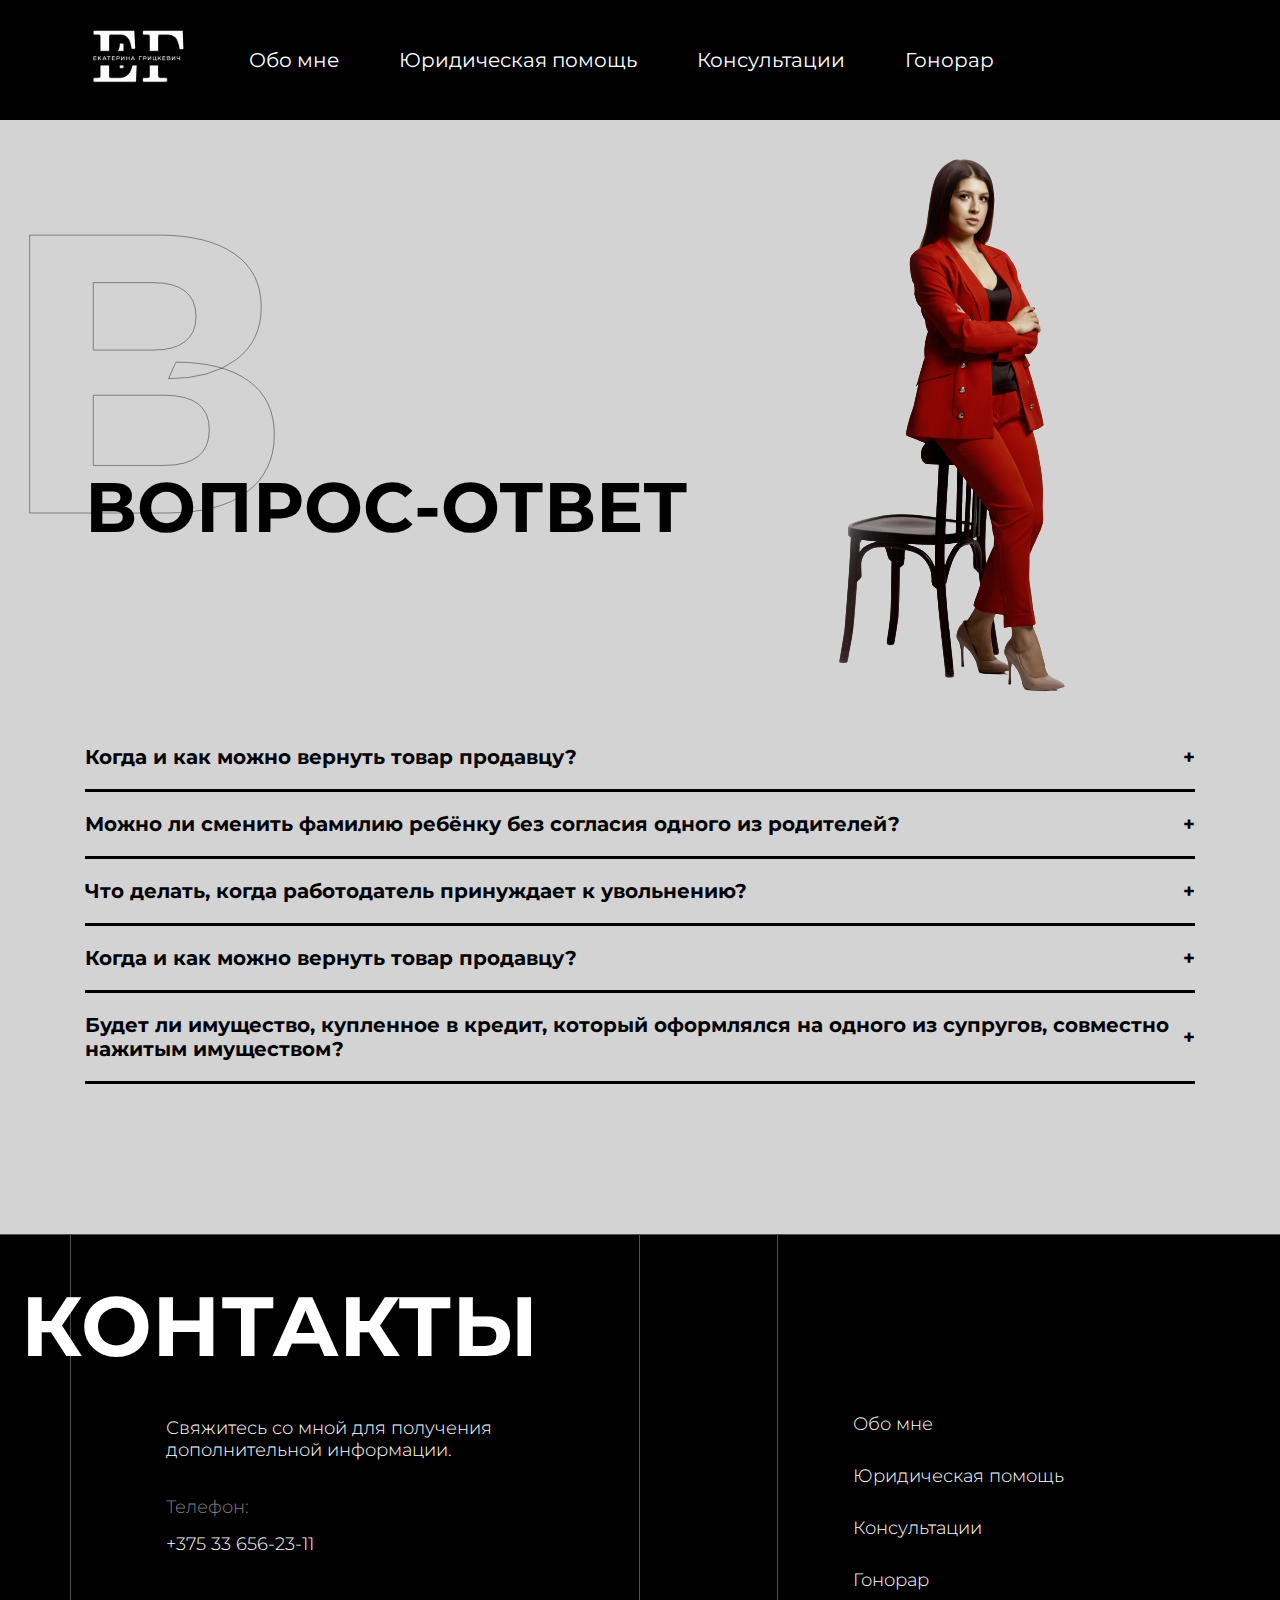
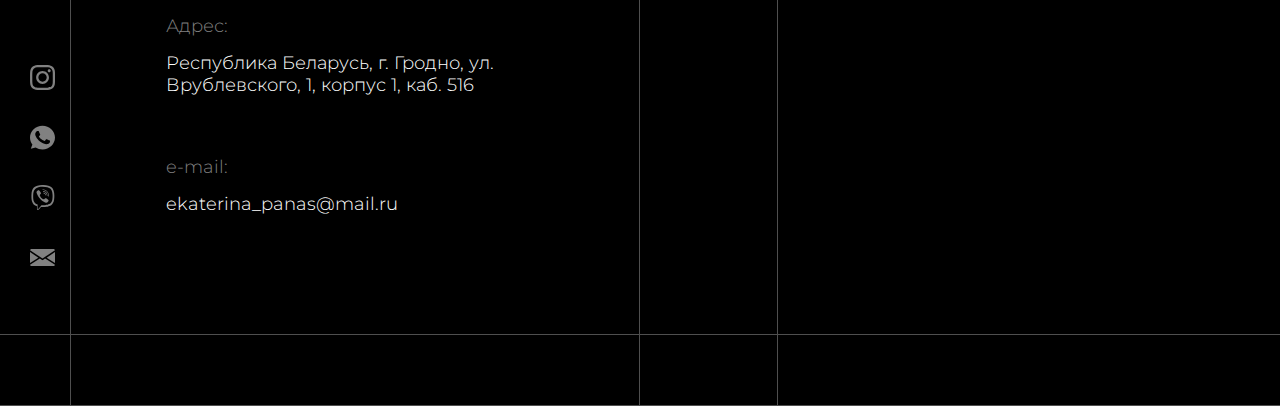
==== faq.html @ da3e3535 "Added page FAQ" ====
<!DOCTYPE html>
<html lang="ru">
<head>
    <meta charset="UTF-8">
    <meta http-equiv="X-UA-Compatible" content="IE=edge">
    <meta name="viewport" content="width=device-width, initial-scale=1.0">
    <link rel="icon" href="favicon.ico" type="image/x-icon">
    <link rel="stylesheet" href="css/style.css">
    <title>Вопрос-ответ</title>
</head>
<body>
    <header class="header">
        <div class="wrapper">
            <div class="header__box">
                <div class="logo">
                    <a href="/">
                        <img class="logo__img" src="img/logo.svg" alt="На Главную">
                    </a>
                </div>
                <nav class="menu">
                    <a href="#" class="menu__btn">
                        <span class="menu__btn-element"></span>
                    </a>
                    <ul class="menu__list">
                        <a href="#" class="menu__btn menu__btn_close">
                            <span class="menu__btn-element menu__btn-element_close"></span>
                        </a>
                        <li class="menu__list-item">
                            <a class="menu__list-item-link" href="#">Обо мне</a>
                        </li>
                        <li class="menu__list-item">
                            <a class="menu__list-item-link" href="#">Юридическая помощь</a>
                        </li>
                        <li class="menu__list-item">
                            <a class="menu__list-item-link" href="#">Консультации</a>
                        </li>
                        <li class="menu__list-item menu__list-item_last">
                            <a class="menu__list-item-link" href="#">Гонорар</a>
                        </li>
                    </ul>
                </nav>
            </div>
        </div>
    </header>
    <section class="faq">
        <div class="wrapper">
            <div class="faq__row">
                <div class="faq__row__title">
                    <div class="faq__row__letters">В</div>
                    <h1>Вопрос-ответ</h1>
                </div>
                <div class="faq__row__img">
                    <img src="img/faq-img.png" alt="Вопрос-ответ">
                </div>
            </div>
            <div class="faq__tabs">
                <div class="faq__tabs__items">
                    <div class="faq__tabs__title" id="faq1">
                        <h2 id="faq1">Когда и как можно вернуть товар продавцу?</h2>
                        <aside class="1faq1" id="faq1">+</aside>
                    </div>
                    <div class="faq__tabs__content" id="1faq1">
                        <p>Sed ut perspiciatis unde omnis iste natus error sit voluptatem accusantium doloremque laudantium, totam rem aperiam, eaque ipsa quae ab illo inventore veritatis et quasi architecto beatae vitae dicta sunt explicabo. Nemo enim ipsam voluptatem quia voluptas sit aspernatur aut odit aut fugit, sed quia consequuntur magni dolores eos qui ratione voluptatem sequi nesciunt. Neque porro quisquam est, qui dolorem ipsum quia dolor sit amet, consectetur, adipisci velit, sed quia non numquam eius modi tempora incidunt ut labore et dolore magnam aliquam quaerat voluptatem. Ut enim ad minima veniam, quis nostrum exercitationem ullam corporis suscipit laboriosam, nisi ut aliquid ex ea commodi consequatur? Quis autem vel eum iure reprehenderit qui in ea voluptate velit esse quam nihil molestiae consequatur, vel illum qui dolorem eum fugiat quo voluptas nulla pariatur?</p>
                    </div>
                </div>
                <div class="faq__tabs__items">
                    <div class="faq__tabs__title" id="faq2">
                        <h2 id="faq2">Можно ли сменить фамилию ребёнку без согласия одного из родителей?</h2>
                        <aside class="1faq2" id="faq2">+</aside>
                    </div>
                    <div class="faq__tabs__content" id="1faq2">
                        <p>Sed ut perspiciatis unde omnis iste natus error sit voluptatem accusantium doloremque laudantium, totam rem aperiam, eaque ipsa quae ab illo inventore veritatis et quasi architecto beatae vitae dicta sunt explicabo. Nemo enim ipsam voluptatem quia voluptas sit aspernatur aut odit aut fugit, sed quia consequuntur magni dolores eos qui ratione voluptatem sequi nesciunt. Neque porro quisquam est, qui dolorem ipsum quia dolor sit amet, consectetur, adipisci velit, sed quia non numquam eius modi tempora incidunt ut labore et dolore magnam aliquam quaerat voluptatem. Ut enim ad minima veniam, quis nostrum exercitationem ullam corporis suscipit laboriosam, nisi ut aliquid ex ea commodi consequatur? Quis autem vel eum iure reprehenderit qui in ea voluptate velit esse quam nihil molestiae consequatur, vel illum qui dolorem eum fugiat quo voluptas nulla pariatur?</p>
                    </div>
                </div>
                <div class="faq__tabs__items">
                    <div class="faq__tabs__title" id="faq3">
                        <h2 id="faq3">Что делать, когда работодатель принуждает к увольнению?</h2>
                        <aside class="1faq3" id="faq3">+</aside>
                    </div>
                    <div class="faq__tabs__content" id="1faq3">
                        <p>Sed ut perspiciatis unde omnis iste natus error sit voluptatem accusantium doloremque laudantium, totam rem aperiam, eaque ipsa quae ab illo inventore veritatis et quasi architecto beatae vitae dicta sunt explicabo. Nemo enim ipsam voluptatem quia voluptas sit aspernatur aut odit aut fugit, sed quia consequuntur magni dolores eos qui ratione voluptatem sequi nesciunt. Neque porro quisquam est, qui dolorem ipsum quia dolor sit amet, consectetur, adipisci velit, sed quia non numquam eius modi tempora incidunt ut labore et dolore magnam aliquam quaerat voluptatem. Ut enim ad minima veniam, quis nostrum exercitationem ullam corporis suscipit laboriosam, nisi ut aliquid ex ea commodi consequatur? Quis autem vel eum iure reprehenderit qui in ea voluptate velit esse quam nihil molestiae consequatur, vel illum qui dolorem eum fugiat quo voluptas nulla pariatur?</p>
                    </div>
                </div>
                <div class="faq__tabs__items">
                    <div class="faq__tabs__title" id="faq4">
                        <h2 id="faq4">Когда и как можно вернуть товар продавцу?</h2>
                        <aside class="1faq4" id="faq4">+</aside>
                    </div>
                    <div class="faq__tabs__content" id="1faq4">
                        <p>Sed ut perspiciatis unde omnis iste natus error sit voluptatem accusantium doloremque laudantium, totam rem aperiam, eaque ipsa quae ab illo inventore veritatis et quasi architecto beatae vitae dicta sunt explicabo. Nemo enim ipsam voluptatem quia voluptas sit aspernatur aut odit aut fugit, sed quia consequuntur magni dolores eos qui ratione voluptatem sequi nesciunt. Neque porro quisquam est, qui dolorem ipsum quia dolor sit amet, consectetur, adipisci velit, sed quia non numquam eius modi tempora incidunt ut labore et dolore magnam aliquam quaerat voluptatem. Ut enim ad minima veniam, quis nostrum exercitationem ullam corporis suscipit laboriosam, nisi ut aliquid ex ea commodi consequatur? Quis autem vel eum iure reprehenderit qui in ea voluptate velit esse quam nihil molestiae consequatur, vel illum qui dolorem eum fugiat quo voluptas nulla pariatur?</p>
                    </div>
                </div>
                <div class="faq__tabs__items">
                    <div class="faq__tabs__title" id="faq5">
                        <h2 id="faq5">Будет ли имущество, купленное в кредит, который оформлялся на одного из супругов, совместно нажитым имуществом?</h2>
                        <aside class="1faq5" id="faq5">+</aside>
                    </div>
                    <div class="faq__tabs__content" id="1faq5">
                        <p>Sed ut perspiciatis unde omnis iste natus error sit voluptatem accusantium doloremque laudantium, totam rem aperiam, eaque ipsa quae ab illo inventore veritatis et quasi architecto beatae vitae dicta sunt explicabo. Nemo enim ipsam voluptatem quia voluptas sit aspernatur aut odit aut fugit, sed quia consequuntur magni dolores eos qui ratione voluptatem sequi nesciunt. Neque porro quisquam est, qui dolorem ipsum quia dolor sit amet, consectetur, adipisci velit, sed quia non numquam eius modi tempora incidunt ut labore et dolore magnam aliquam quaerat voluptatem. Ut enim ad minima veniam, quis nostrum exercitationem ullam corporis suscipit laboriosam, nisi ut aliquid ex ea commodi consequatur? Quis autem vel eum iure reprehenderit qui in ea voluptate velit esse quam nihil molestiae consequatur, vel illum qui dolorem eum fugiat quo voluptas nulla pariatur?</p>
                    </div>
                </div>
            </div>
        </div>
    </section>
    <footer class="footer">
        <div class="wrapper">
            <div class="footer__box">
                <div class="footer__box-desc">
                    <h2 class="footer__title">КОНТАКТЫ</h2>
                    <div class="footer__box-list">
                        <p class="footer__box-subtitle">Свяжитесь со мной для получения дополнительной информации.</p>
                        <p class="footer__box-title">Телефон:</p>
                        <a class="footer__box-phone" href="tel:+375336562311">+375 33 656-23-11</a>
                        <p class="footer__box-title">Адрес:</p>
                        <p class="footer__box-address">Республика Беларусь, г. Гродно, ул. Врублевского, 1, корпус 1, каб. 516</p>
                        <p class="footer__box-title">e-mail:</p>
                        <a class="footer__box-email" href="mail:ekaterina_panas@mail.ru">ekaterina_panas@mail.ru</a>
                    </div>
                </div>
                <div class="footer__box-menu">
                   <ul class="footer__menu">
                       <li class="footer__menu-item">
                           <a class="footer__menu-item-link" href="#">Обо мне</a>
                       </li>
                       <li class="footer__menu-item">
                           <a class="footer__menu-item-link" href="#">Юридическая помощь</a>
                       </li>
                       <li class="footer__menu-item">
                           <a class="footer__menu-item-link" href="#">Консультации</a>
                       </li>
                       <li class="footer__menu-item">
                           <a class="footer__menu-item-link" href="#">Гонорар</a>
                       </li>
                   </ul>
                </div>
            </div>
            <div class="footer__icons">
                <a href="#" class="footer__icons-link">
                    <svg class="footer__icons-link-ico" xmlns="http://www.w3.org/2000/svg" viewBox="0 0 20 20">
                        <path d="M19.9804 5.88005C19.9336 4.81738 19.7617 4.0868 19.5156 3.45374C19.2616 2.78176 18.8709 2.18014 18.359 1.68002C17.8589 1.1721 17.2533 0.777435 16.5891 0.527447C15.9524 0.281274 15.2256 0.109427 14.163 0.0625732C13.0924 0.0117516 12.7525 0 10.0371 0C7.32173 0 6.98185 0.0117516 5.91521 0.0586052C4.85253 0.105459 4.12195 0.277459 3.48905 0.523479C2.81692 0.777435 2.2153 1.16814 1.71517 1.68002C1.20726 2.18014 0.812743 2.78573 0.562603 3.44992C0.316431 4.0868 0.144583 4.81341 0.0977295 5.87609C0.0469078 6.9467 0.0351562 7.28658 0.0351562 10.002C0.0351562 12.7173 0.0469078 13.0572 0.0937614 14.1239C0.140615 15.1865 0.312615 15.9171 0.558787 16.5502C0.812743 17.2221 1.20726 17.8238 1.71517 18.3239C2.2153 18.8318 2.82089 19.2265 3.48508 19.4765C4.12195 19.7226 4.84856 19.8945 5.91139 19.9413C6.97789 19.9883 7.31792 19.9999 10.0333 19.9999C12.7487 19.9999 13.0885 19.9883 14.1552 19.9413C15.2179 19.8945 15.9484 19.7226 16.5814 19.4765C17.9255 18.9568 18.9881 17.8941 19.5078 16.5502C19.7538 15.9133 19.9258 15.1865 19.9727 14.1239C20.0195 13.0572 20.0313 12.7173 20.0313 10.002C20.0313 7.28658 20.0273 6.9467 19.9804 5.88005ZM18.1794 14.0457C18.1364 15.0225 17.9723 15.5499 17.8356 15.9015C17.4995 16.7728 16.808 17.4643 15.9367 17.8004C15.5851 17.9372 15.0538 18.1012 14.0809 18.1441C13.026 18.1911 12.7096 18.2027 10.0411 18.2027C7.37255 18.2027 7.05221 18.1911 6.00113 18.1441C5.02438 18.1012 4.49693 17.9372 4.1453 17.8004C3.71171 17.6402 3.31705 17.3862 2.9967 17.0541C2.66461 16.7298 2.41065 16.3391 2.2504 15.9055C2.11366 15.5539 1.94959 15.0225 1.90671 14.0497C1.8597 12.9948 1.8481 12.6783 1.8481 10.0097C1.8481 7.34122 1.8597 7.02087 1.90671 5.96995C1.94959 4.99319 2.11366 4.46575 2.2504 4.11412C2.41065 3.68038 2.66461 3.28586 3.00067 2.96536C3.32483 2.63327 3.71553 2.37931 4.14927 2.21921C4.5009 2.08247 5.03232 1.9184 6.0051 1.87537C7.05999 1.82851 7.37652 1.81676 10.0449 1.81676C12.7174 1.81676 13.0338 1.82851 14.0848 1.87537C15.0616 1.9184 15.589 2.08247 15.9407 2.21921C16.3742 2.37931 16.7689 2.63327 17.0893 2.96536C17.4214 3.28967 17.6753 3.68038 17.8356 4.11412C17.9723 4.46575 18.1364 4.99701 18.1794 5.96995C18.2263 7.02484 18.238 7.34122 18.238 10.0097C18.238 12.6783 18.2263 12.9908 18.1794 14.0457Z"></path>
                        <path d="M10.0371 4.86426C7.20074 4.86426 4.89941 7.16543 4.89941 10.002C4.89941 12.8385 7.20074 15.1397 10.0371 15.1397C12.8737 15.1397 15.1749 12.8385 15.1749 10.002C15.1749 7.16543 12.8737 4.86426 10.0371 4.86426ZM10.0371 13.3347C8.19702 13.3347 6.70442 11.8422 6.70442 10.002C6.70442 8.16172 8.19702 6.66927 10.0371 6.66927C11.8774 6.66927 13.3698 8.16172 13.3698 10.002C13.3698 11.8422 11.8774 13.3347 10.0371 13.3347Z"></path>
                        <path d="M16.5777 4.66109C16.5777 5.32345 16.0406 5.86052 15.3781 5.86052C14.7158 5.86052 14.1787 5.32345 14.1787 4.66109C14.1787 3.99858 14.7158 3.46167 15.3781 3.46167C16.0406 3.46167 16.5777 3.99858 16.5777 4.66109Z"></path>
                    </svg>
                </a>
                <a href="#" class="footer__icons-link">
                    <svg class="footer__icons-link-ico" xmlns="http://www.w3.org/2000/svg" viewBox="0 0 20 19">
                        <path d="M10.0025 0H9.9975C4.48375 0 0 4.26075 0 9.5C0 11.5781 0.705 13.5043 1.90375 15.0682L0.6575 18.5974L4.50125 17.4301C6.0825 18.4253 7.96875 19 10.0025 19C15.5162 19 20 14.7381 20 9.5C20 4.26194 15.5162 0 10.0025 0ZM15.8212 13.4152C15.58 14.0624 14.6225 14.5991 13.8587 14.7559C13.3363 14.8616 12.6537 14.9459 10.3562 14.041C7.4175 12.8844 5.525 10.0474 5.3775 9.86337C5.23625 9.67931 4.19 8.36119 4.19 6.99794C4.19 5.63469 4.91875 4.97088 5.2125 4.68587C5.45375 4.45194 5.8525 4.34506 6.235 4.34506C6.35875 4.34506 6.47 4.351 6.57 4.35575C6.86375 4.36762 7.01125 4.38425 7.205 4.82481C7.44625 5.377 8.03375 6.74025 8.10375 6.88038C8.175 7.0205 8.24625 7.2105 8.14625 7.39456C8.0525 7.58456 7.97 7.66887 7.8225 7.83037C7.675 7.99187 7.535 8.11537 7.3875 8.28875C7.2525 8.43956 7.1 8.60106 7.27 8.88013C7.44 9.15325 8.0275 10.0641 8.8925 10.7956C10.0087 11.7396 10.9137 12.0413 11.2375 12.1695C11.4787 12.2645 11.7662 12.2419 11.9425 12.0638C12.1663 11.8346 12.4425 11.4546 12.7238 11.0806C12.9237 10.8122 13.1763 10.7789 13.4412 10.8739C13.7113 10.963 15.14 11.6339 15.4338 11.7729C15.7275 11.913 15.9212 11.9795 15.9925 12.0971C16.0625 12.2146 16.0625 12.7668 15.8212 13.4152Z"></path>
                    </svg>
                </a>
                <a href="#" class="footer__icons-link">
                    <svg class="footer__icons-link-ico" xmlns="http://www.w3.org/2000/svg" viewBox="0 0 25 25">
                        <path d="M24.12 14.4725C24.8658 8.19433 23.7617 4.23078 21.77 2.43808L21.771 2.43703C18.5565 -0.624425 7.70021 -1.07755 3.85437 2.57453C2.12729 4.36099 1.51895 6.98287 1.45229 10.2287C1.38562 13.4756 1.30645 19.5579 6.97416 21.2079H6.97937L6.97416 23.7277C6.97416 23.7277 6.93562 24.7485 7.58771 24.9537C8.33354 25.1954 8.67104 24.7214 10.9908 21.9506C14.87 22.287 17.8492 21.5162 18.1877 21.4037C18.971 21.1412 23.4033 20.5547 24.12 14.4725ZM11.3731 20.1777C11.3731 20.1777 8.91791 23.2391 8.15437 24.0339C7.90437 24.2922 7.63041 24.2683 7.63458 23.7558C7.63458 23.4193 7.65333 19.5725 7.65333 19.5725C2.84812 18.1954 3.13145 13.0162 3.18354 10.3068C3.23562 7.59641 3.73145 5.37662 5.19396 3.88183C8.56791 0.718283 18.0856 1.42558 20.5106 3.70474C23.4752 6.33287 22.42 13.7579 22.4262 14.011C21.8169 19.0881 18.2252 19.41 17.5648 19.6297C17.2825 19.7235 14.6627 20.3975 11.3731 20.1777Z" fill="#818181"></path>
                        <path d="M12.7314 4.47607C12.3304 4.47607 12.3304 5.10107 12.7314 5.10628C15.8429 5.13024 18.4054 7.29899 18.4335 11.2771C18.4335 11.6969 19.0481 11.6917 19.0429 11.2719H19.0419C19.0085 6.98545 16.2106 4.50003 12.7314 4.47607Z"></path>
                        <path d="M16.8243 10.6177C16.8149 11.0323 17.4285 11.0521 17.4337 10.6323C17.4847 8.26879 16.0274 6.32191 13.2889 6.1167C12.8878 6.08754 12.8462 6.71775 13.2462 6.74691C15.6212 6.92712 16.8722 8.54795 16.8243 10.6177Z"></path>
                        <path d="M16.1681 13.3062C15.6536 13.0083 15.1296 13.1937 14.9129 13.4864L14.4598 14.0729C14.2296 14.3708 13.7994 14.3312 13.7994 14.3312C10.6598 13.501 9.82022 10.2156 9.82022 10.2156C9.82022 10.2156 9.78168 9.77078 10.0692 9.53224L10.6358 9.06349C10.9192 8.83849 11.0983 8.29682 10.8098 7.76453C10.039 6.37182 9.52126 5.89161 9.25772 5.52286C8.98063 5.17599 8.56397 5.09786 8.13063 5.33224H8.12126C7.22022 5.85932 6.23376 6.84578 6.54938 7.8614C7.08793 8.93224 8.07751 12.3458 11.2317 14.9249C12.714 16.1447 15.0598 17.3947 16.0556 17.6833L16.065 17.6979C17.0463 18.0249 18.0004 16.9999 18.5098 16.0718V16.0645C18.7358 15.6156 18.6608 15.1906 18.3306 14.9124C17.7452 14.3416 16.8619 13.7114 16.1681 13.3062Z"></path>
                        <path d="M13.7179 8.44167C14.7189 8.5 15.2044 9.02292 15.2564 10.0969C15.2752 10.5167 15.8846 10.4875 15.8658 10.0677C15.7991 8.66562 15.0679 7.88437 13.7512 7.81146C13.3502 7.7875 13.3127 8.41771 13.7179 8.44167Z"></path>
                    </svg>
                </a>
                <a href="#" class="footer__icons-link">
                    <svg class="footer__icons-link-ico" xmlns="http://www.w3.org/2000/svg" viewBox="0 0 20 20">
                        <path d="M13.2573 10.1024L19.9998 14.3649V5.65991L13.2573 10.1024Z"></path>
                        <path d="M0 5.65991V14.3649L6.7425 10.1024L0 5.65991Z" ></path>
                        <path d="M18.7501 3.125H1.2501C0.626347 3.125 0.131348 3.59 0.0375977 4.18875L10.0001 10.7525L19.9626 4.18875C19.8688 3.59 19.3738 3.125 18.7501 3.125Z"></path>
                        <path d="M12.1125 10.8577L10.3438 12.0227C10.2388 12.0914 10.12 12.1252 10 12.1252C9.88005 12.1252 9.7613 12.0914 9.6563 12.0227L7.88755 10.8564L0.0400391 15.8202C0.136289 16.4139 0.628789 16.8752 1.25004 16.8752H18.7501C19.3713 16.8752 19.8638 16.4139 19.9601 15.8202L12.1125 10.8577Z"></path>
                    </svg>
                </a>
            </div>
        </div>
        <div class="footer__copy"></div>
    </footer>
<script src="js/jquery.min.js"></script>
<script src="js/slick.min.js"></script>
<script src="js/main.js"></script>
</body>
</html>
---- css/style.css ----
@import url('https://fonts.googleapis.com/css2?family=Montserrat:wght@300;400;500;700&display=swap');
html, body {
    margin: 0;
	padding: 0;
	font-family: 'Montserrat', sans-serif;
	font-weight: 300;
	box-sizing: border-box;
    font-size: 16px;
	line-height: 20px;
}
*, ::after, ::before {
    box-sizing: border-box;
}
body {
	overflow-x: hidden;
}
.header{
	position: relative;
	width: 100%;
	background-color: #000;
}
.wrapper{
	position: relative;
	width: 100%;
    padding-right: 15px;
    padding-left: 15px;
    margin-right: auto;
    margin-left: auto;
}
.header__box{
	display: flex;
	align-items: center;
	justify-content: flex-start;
	height: 120px;
}
.logo__img{
	width: 100%;
	max-width: 105px;
}
.menu__list{
	margin: 0;
    padding: 0;
    display: flex;
    list-style-type: none;
    padding-left: 60px;
}
.menu__list-item{
	padding-right: 60px;
}
.menu__list-item_last{
	padding-right: 0px;
}
.menu__list-item-link{
	text-decoration: none;
	font-weight: 400;
	font-size: 20px;
	line-height: 24px;
	color: #fff;
}
.hero{
	position: relative;
	width: 100%;
	background-image: url(../img/hero-bg.jpg);
	background-size: cover;
	background-position: center;
}
.hero::before{
	position: absolute;
	top: 0;
	left: 0;
	width: 100%;
	height: 100%;
	content: '';
	background: rgba(0, 0, 0, 0.4);
	z-index: 1;
}
.hero__box{
	position: relative;
	display: flex;
	flex-direction: column;
	padding: 190px 0 115px;
	z-index: 2;
}
.hero__title{
	width: 80%;
	font-weight: 700;
	font-size: 76px;
	line-height: 70px;
	color: #FFFFFF;
	margin: 0;
	padding-bottom: 140px;
}
.hero__description{
	margin: 0;
	width: 30%;
	font-size: 16px;
	line-height: 20px;
	color: #FFFFFF;
	padding-bottom: 30px;
}
.hero__description_last{
	padding-bottom: 0;
}
.hero__pic{
	width: 30%;
	max-width: 230px;
	padding-top: 120px;
}
.hero__down{
	display: flex;
    justify-content: center;
}
.hero__down-icon{
	max-width: 72px;
}
.about{
	position: relative;
	width: 100%;
	background: #000000;
	padding: 100px 0 175px;
}
.about__letters{
	position: absolute;
	left: -40px;
	font-weight: 700;
	font-size: 337px;
	line-height: 411px;
	color: rgba(180, 153, 107, 0.4);
    -webkit-text-stroke: 1px rgba(180, 153, 107, 0.4);
    -webkit-text-fill-color: black;
}
.about__box{
	display: flex;
	justify-content: space-between;
	flex-wrap: wrap;
	margin-right: -15px;
    margin-left: -15px;
	padding-top: 285px;
}
.about__content{
	position: relative;
	width: 100%;
	padding-right: 15px;
	padding-left: 15px;
}
.about__content-title{
	margin: 0;
	font-weight: 700;
	font-size: 70px;
	line-height: 85px;
	letter-spacing: 0.03em;
	color: #FFFFFF;
}
.about__content-description{
	margin: 0;
	padding-top: 170px;
	padding-bottom: 60px;
	font-weight: 300;
	font-size: 16px;
	line-height: 160%;
	color: #FFFFFF;
}
.about__content-link{
	text-decoration: none;
	font-weight: 300;
	font-size: 16px;
	line-height: 20px;
	color: #FFFFFF;
}
.about__statistics{
	position: relative;
	width: 100%;
	padding-right: 15px;
	padding-left: 15px;
	display: flex;
	justify-content: space-between;
	flex-wrap: wrap;
}
.about__statistics-item{
	position: relative;
	width: 100%;
	padding-right: 15px;
	padding-left: 15px;
	margin-bottom: 90px;
}
.about__description{
	margin: 0;
	font-weight: 300;
	font-size: 14px;
	line-height: 15px;
	color: rgba(255, 255, 255, 0.6);
}
.about__num{
	display: block;
	margin: 0;
	font-weight: bold;
	font-size: 75px;
	line-height: 90px;
	color: #FFFFFF;
	padding-bottom: 10px;
}
.help{
	position: relative;
	width: 100%;
	background: #000000;
	padding: 0px 0 375px;
}
.help__letters{
	position: absolute;
	top: -240px;
	left: -40px;
	font-weight: 700;
	font-size: 337px;
	line-height: 411px;
	color: rgba(180, 153, 107, 0.4);
    -webkit-text-stroke: 1px rgba(180, 153, 107, 0.4);
    -webkit-text-fill-color: black;
}
.help__title{
	position: relative;
	margin: 0;
	max-width: 40%;
	font-weight: 700;
	font-size: 50px;
	line-height: 61px;
	color: #FFFFFF;
	padding-top: 45px;
}
.help__box{
	display: flex;
	justify-content: flex-start;
	flex-wrap: wrap;
	margin-right: -15px;
    margin-left: -15px;
	margin-top: 130px;
}
.help__box-item{
	position: relative;
	width: 100%;
	padding-right: 15px;
	padding-left: 15px;
}
.help__box-col{
	position: relative;
	width: 100%;
	padding-right: 15px;
	padding-left: 15px;
	margin-bottom: 95px;
}
.help__box-img{
	width: 100%;
}
.help__box-description{
	margin: 0;
    font-weight: 300;
    font-size: 16px;
    line-height: 24px;
    color: #FFFFFF;
    padding-bottom: 20px;
}
.help__v-border{
	width: 105%;
	margin-left: -5%;
	border: 1px solid #FFFFFF;
}
.help__h-border{
	width: 0px;
    height: 545px;
    margin-left: -20px;
    margin-top: -495px;
    border: 1px solid #FFFFFF;
}
.job{
	position: relative;
	width: 100%;
	background: #000000;
	padding: 0 0 260px;
}
.job__row{
	position: relative;
	width: 100%;
	display: flex;
	justify-content: flex-end;
}
.job__letters{
	position: absolute;
	top: -290px;
	right: 43%;
	font-weight: 700;
	font-size: 397px;
	line-height: 484px;
	color: rgba(180, 153, 107, 0.4);
    -webkit-text-stroke: 1px rgba(180, 153, 107, 0.4);
    -webkit-text-fill-color: black;
}
.job__title{
	position: relative;
	margin: 0;
	max-width: 75%;
	font-weight: 700;
	font-size: 50px;
	line-height: 61px;
	color: #FFFFFF;
}
.job__box{
	display: flex;
    justify-content: flex-start;
    flex-wrap: wrap;
    margin-right: -15px;
    margin-left: -15px;
	padding-top: 230px;
}
.job__box-item{
	position: relative;
	display: flex;
	flex-direction: column;
	align-items: center;
	width: 100%;
	padding-right: 15px;
	padding-left: 15px;
}
.job__box-title{
	margin: 0;
	text-align: center;
	font-weight: 400;
	font-size: 18px;
	line-height: 22px;
	color: #FFFFFF;
	padding-bottom: 100px;
	max-height: 94px;
}
.job__box-svg{
	width: 92px;
	height: 91px;
	fill: #B4996B;
}
.job__box-description{
	margin: 0;
	padding-top: 70px;
	font-weight: 300;
	font-size: 14px;
	line-height: 17px;
	text-align: center;
	color: #FFFFFF;
}
.task{
	position: relative;
	width: 100%;
	background-color: #DDDEDC;
	padding: 185px 0 230px;
}
.task__row{
	display: flex;
	justify-content: flex-end;
}
.task__letters{
	position: absolute;
	top: -272px;
	right: 15%;
	font-weight: 700;
	font-size: 397px;
	line-height: 484px;
	color: rgba(0, 0, 0, 0.4);
    -webkit-text-stroke: 1px rgba(0, 0, 0, 0.4);
    -webkit-text-fill-color: #DDDEDC;
}
.task__title{
	position: relative;
	margin: 0;
	max-width: 425px;
	font-weight: 700;
	font-size: 70px;
	line-height: 85px;
	text-align: right;
	color: #000000;
	padding-bottom: 110px;
}
.task__box{
	display: flex;
    justify-content: space-between;
    flex-wrap: wrap;
    margin-right: -15px;
    margin-left: -15px;
}
.task__box-item{
	position: relative;
	display: flex;
	flex-direction: column;
	align-items: flex-end;
	width: 100%;
	padding-right: 15px;
	padding-left: 15px;
}
.task__box-pic{
	align-items: center;
	margin-top: -150px;
}
.task__box-img{
	max-width: 100%;
}
.task__box-description{
	margin: 0;
	font-weight: 300;
	font-size: 16px;
	line-height: 20px;
	text-align: right;
	color: #000000;
	padding-bottom: 30px;
	width: 100%;
	max-width: 425px;
}
.task__box-description:last-child{
	margin-bottom: 90px;
}
.task__v-border{
	width: 105%;
    border: 1px solid #FFFFFF;
}
.task__h-border{
	position: absolute;
    right: -10px;
    width: 0px;
    height: 725px;
    margin-left: -20px;
    margin-top: -685px;
    border: 1px solid #FFFFFF;
}
.task::before{
	position: absolute;
    bottom: 0;
    content: "";
    width: 100%;
    height: 80px;
    background-color: #000000;
}
.footer{
	position: relative;
	width: 100%;
	background: #000000;
	border-top: 1px solid #4F4F4F;
	border-bottom: 1px solid #4F4F4F;
}
.footer__box{
	display: flex;
	justify-content: flex-start;
	flex-wrap: wrap;
	margin-right: -15px;
    margin-left: -15px;
}
.footer__box-desc{
	position: relative;
	width: 100%;
	padding-right: 15px;
	padding-left: 15px;
	padding-bottom: 190px;
	border-left: 1px solid #4F4F4F;
    border-right: 1px solid #4F4F4F;
}
.footer__box-menu{
	position: relative;
	width: 100%;
	padding-right: 15px;
	padding-left: 15px;
	border-left: 1px solid #4F4F4F;
	border-right: 1px solid #4F4F4F;
}
.footer__title{
	margin: 0;
	font-weight: 700;
	font-size: 84px;
	line-height: 102px;
	color: #FFFFFF;
	padding-top: 40px;
	padding-bottom: 40px;
	margin-left: -65px;
}
.footer__box-list{
	display: flex;
	flex-direction: column;
	padding-left: 80px;
}
.footer__box-subtitle{
	margin: 0;
	font-weight: 300;
	font-size: 18px;
	line-height: 22px;
	color: #FFFFFF;
	padding-bottom: 35px;
}
.footer__box-title{
	margin: 0;
	font-weight: 300;
	font-size: 18px;
	line-height: 22px;
	color: #818181;
	padding-bottom: 15px;
}
.footer__box-phone{
	margin: 0;
	text-decoration: none;
	font-weight: 300;
	font-size: 18px;
	line-height: 22px;
	color: #FFFFFF;
	padding-bottom: 60px;
}
.footer__box-address{
	margin: 0;
	text-decoration: none;
	font-weight: 300;
	font-size: 18px;
	line-height: 22px;
	color: #FFFFFF;
	padding-bottom: 60px;
}
.footer__box-email{
	margin: 0;
	text-decoration: none;
	font-weight: 300;
	font-size: 18px;
	line-height: 22px;
	color: #FFFFFF;
}
.footer__menu{
	margin: 0;
	display: flex;
	flex-direction: column;
	padding-top: 178px;
	padding-left: 15%;
}
.footer__menu-item{
	padding-bottom: 30px;
}
.footer__menu-item-link{
	text-decoration: none;
	font-weight: 300;
	font-size: 18px;
	line-height: 22px;
	color: #FFFFFF;
}
.footer__icons{
	display: flex;
    flex-direction: column;
    position: absolute;
    bottom: 100px;
    left: -40px;
}
.footer__icons-link{
	text-decoration: none;
    padding-bottom: 30px;
}
.footer__icons-link-ico{
	width: 25px;
	height: 25px;
	fill: #818181;
}
.footer__copy{
	position: absolute;
    background-color: transparent;
    height: 1px;
    width: 100%;
    border-top: 1px solid #4F4F4F;
    z-index: 1;
    bottom: 70px;
}
.about-me{
	position: relative;
	width: 100%;
	background: #000000;
	padding: 70px 0 0;
	border-bottom: 1px solid #FFFFFF;
}
.about-me__title{
	margin: 0;
    display: flex;
    justify-content: center;
    font-weight: 400;
    font-size: 46px;
    line-height: 56px;
    color: #FFFFFF;
    border-top: 1px solid #FFFFFF;
    border-bottom: 1px solid #FFFFFF;
    padding: 30px 29px;
}
.about-me__box{
	display: flex;
	justify-content: flex-start;
	flex-wrap: wrap;
	margin-right: -15px;
    margin-left: -15px;
	padding-top: 75px;
}
.about-me__col{
	position: relative;
	width: 100%;
	padding-right: 15px;
	padding-left: 15px;
}
.about-me__pictures{
	padding-right: 0px;
}
.about-me__img{
	width: 100%;
	padding-right: 55px;
	padding-bottom: 65px;
	border-bottom: 1px solid #FFFFFF;
}
.about-me__border{
	border-left: 1px solid #FFFFFF;
}
.about-me__desc{
	margin: 0;
	font-weight: 300;
	font-size: 14px;
	line-height: 21px;
	color: #FFFFFF;
	padding-bottom: 20px;
	padding-left: 12px;
}
.about-me__pic{
	display: flex;
	justify-content: center;
	padding-bottom: 50px;
	padding: 80px 0 50px;
}
.about-me__pic-img{
	width: 100%;
	max-width: 410px;
	padding-right: 0;
}
.about-me__description{
	margin: 0;
	font-weight: 300;
	font-size: 14px;
	line-height: 21px;
	color: #FFFFFF;
	padding-top: 40px;
	padding-right: 55px;
}
.slider{
	position: relative;
	width: 100%;
	background: #000000;
	padding: 180px 0 230px;
}
.slider__box{
	display: flex;
	justify-content: flex-start;
	flex-wrap: wrap;
	margin-right: -15px;
    margin-left: -15px;
}
.slider__box-item{
	position: relative;
	width: 100%;
	padding-right: 15px;
	padding-left: 15px;
}
.slider__img{
	max-width: 100%;
	max-height: 365px;
}
.slider__box .slick-prev{
	position: absolute;
    display: block;
    width: 44px;
    height: 22px;
    line-height: 0;
    font-size: 0;
    cursor: pointer;
    background: 0 0;
    color: transparent;
	left: -65px;
    top: 50%;
    -webkit-transform: translate(0,-50%);
    -ms-transform: translate(0,-50%);
    transform: translate(0,-50%);
    padding: 0;
    border: none;
    outline: 0;
    -webkit-transform: matrix(-1,0,0,1,0,0) translateY(-50%);
    -ms-transform: matrix(-1,0,0,1,0,0) translateY(-50%);
    transform: matrix(-1,0,0,1,0,0) translateY(-50%);
	z-index: 999;
}
.slider__box .slick-next{
	position: absolute;
    display: block;
	width: 44px;
    height: 22px;
    line-height: 0;
    font-size: 0;
    cursor: pointer;
    background: 0 0;
    color: transparent;
	right: -65px;
    top: 50%;
    -webkit-transform: translate(0,-50%);
    -ms-transform: translate(0,-50%);
    transform: translate(0,-50%);
    padding: 0;
    border: none;
    outline: 0;;
    -webkit-transform: matrix(1,0,0,1,0,0) translateY(-50%);
    -ms-transform: matrix(1,0,0,1,0,0) translateY(-50%);
    transform: matrix(1,0,0,1,0,0) translateY(-50%);
}
.slick-prev:before{
	content: url(../img/slider-right.svg);
}
.slick-next:before{
	content: url(../img/slider-right.svg);
}
.terms{
	position: relative;
	width: 100%;
	background: #000000;
	padding: 70px 0 230px;
}
.terms__title{
	margin: 0;
	width: 100%;
	height: 110px;
	border-top: 1px solid #FFFFFF;
    border-bottom: 1px solid #FFFFFF;
}
.terms__content{
	flex: 0 0 100%;
	max-width: 100%;
	margin-top: -110px;
	margin-left: 15%;
	padding-left: 13%;
	border-left: 1px solid #FFFFFF;
}
.terms__content-title{
	margin: 0;
	font-weight: 300;
	font-size: 56px;
	line-height: 68px;
	color: #FFFFFF;
	padding-top: 155px;
	padding-bottom: 60px;
}
.terms__content-description{
	margin: 0;
	font-weight: 300;
	font-size: 16px;
	line-height: 29px;
	color: #FFFFFF;
	padding-bottom: 30px;
}
.terms__content-subtitle{
	margin: 0;
	font-weight: 700;
	font-size: 20px;
	line-height: 36px;
	color: #FFFFFF;
	padding-top: 50px;
	padding-bottom: 75px;
}
.terms__content-box{
	display: flex;
	justify-content: flex-start;
	flex-wrap: wrap;
	margin-right: -35px;
    margin-left: -35px;
}
.terms__content-box-item{
	position: relative;
	width: 100%;
	padding-right: 35px;
	padding-left: 35px;
	padding-bottom: 130px;
}
.terms__content-box-item-last{
	padding-bottom: 5px;
}
.terms__num{
	position: absolute;
	top: -30px;
	margin: 0;
	font-weight: normal;
	font-size: 66px;
	line-height: 80px;
	color: rgba(255, 255, 255, 0.2);
}
.terms__desc{
	font-weight: 500;
	font-size: 14px;
	line-height: 181.9%;
	color: #FFFFFF;
}
.consultation{
	position: relative;
	padding: 75px 0 0;
}
.consultation::before{
	position: absolute;
	bottom: 0;
	content: "";
	width: 100%;
	height: 80px;
	background-color: #000000;
}
.consultation__pic{
	position: absolute;
    bottom: 80px;
    right: 0;
    display: flex;
	max-width: 50%;
}
.consultation__pic-img{
	width: 100%;
}
.consultation__box{
	display: flex;
	flex-direction: column;
	flex: 0 0 65%;
	max-width: 65%;
	padding-right: 80px;
	padding-bottom: 335px;
}
.consultation__box-title{
	margin: 0;
	font-weight: 700;
	font-size: 31px;
	line-height: 53px;
	color: #000000;
	max-width: 290px;
	padding-bottom: 50px;
}
.contact__form{
	display: flex;
	flex-direction: column;
}
.contact__form-title{
	font-weight: 300;
    font-size: 18px;
    line-height: 29px;
    color: rgba(191, 191, 191);
}
.contact__form-input{
	padding-bottom: 4px;
    margin-bottom: 40px;
	font-weight: 300;
	font-size: 18px;
	line-height: 29px;
	color: rgba(191, 191, 191, 0.68);
	border: 1px solid #BFBFBF;;
}
.contact__form-btn{
	max-width: 258px;
	padding: 22px 0;
	background-color: #000000;
	font-weight: 600;
	font-size: 18px;
	line-height: 29px;
	border: none;
	color: #FFFFFF;
}
.services{
	position: relative;
	width: 100%;
	background-color: #000000;
	padding: 120px 0 510px;
}
.services__box{
	display: flex;
	justify-content: flex-start;
	flex-wrap: wrap;
	margin-right: -15px;
    margin-left: -15px;
}
.services__box-menu{
	display: flex;
	flex-direction: column;
	flex: 0 0 30%;
	max-width: 30%;
	padding-left: 15px;
	padding-right: 15px;
	padding-top: 15px;
}
.services__link{
	text-decoration: none;
	font-weight: 500;
	font-size: 20px;
	line-height: 24px;
	color: #FFFFFF;
	padding-bottom: 40px;
}
.services__content{
	position: absolute;
    background-color: #fff;
    top: 120px;
    right: 0;
    width: 65%;
    padding: 20px 0px 120px 60px;
}
.services__title{
	margin: 0;
	font-weight: normal;
	font-size: 60px;
	line-height: 115px;
	color: #000000;
	padding-bottom: 25px;
	max-width: 100%;
    padding-right: 15px;
}
.services__description{
	max-width: 100%;
    padding-right: 30px;
	margin: 0;
	padding-bottom: 25px;
	font-weight: 400;
	font-size: 18px;
	line-height: 35px;
	color: #000000;
}
.services__list{
	max-width: 100%;
	padding-left: 20px;
	padding-right: 30px;
	margin: 0;
	font-weight: 400;
	font-size: 18px;
	line-height: 35px;
	color: #000000;
}
.mfp-counter{
	display: none;
}
/* Page FAQ */
.faq{
	position: relative;
	padding-bottom: 150px;
	background-color: #D3D3D3;
}
.faq__row{
	position: relative;
	display: flex;
	flex-wrap: wrap;
	margin-left: -15px;
	margin-right: -15px;
}
.faq__row__title{
	position: relative;
	display: flex;
	align-items: flex-end;
	flex: 0 0 62%;
	max-width: 62%;
	padding-left: 15px;
	padding-right: 15px;
	padding-bottom: 150px;
}
.faq__row__title h1{
	position: relative;
	font-weight: 700;
	font-size: 70px;
	line-height: 85px;
	color: #000000;
	margin: 0;
	text-transform: uppercase;
}
.faq__row__letters{
	position: absolute;
    bottom: 150px;
    left: -75px;
    font-weight: 700;
    font-size: 397px;
    line-height: 90%;
    color: rgba(0, 0, 0, 0.4);
    -webkit-text-stroke: 1px rgba(0, 0, 0, 0.4);
    -webkit-text-fill-color: #D3D3D3;
}
.faq__row__img{
	position: relative;
	display: flex;
	flex: 0 0 38%;
	max-width: 38%;
	padding-left: 15px;
	padding-right: 15px;
}
.faq__row__img img{
	max-width: 100%;
}
.faq__tabs{
	position: relative;
	padding-top: 25px;
}
.faq__tabs__items{
	display: flex;
	flex-direction: column;
}
.faq__tabs__title{
	display: flex;
	justify-content: space-between;
	align-items: center;
	padding: 20px 0;
	border-bottom: 3px solid #000;
	cursor: pointer;
}
.faq__tabs__title--active{
	padding-bottom: 0px;
    border-bottom: none;
}

.faq__tabs__title h2{
	display: block;
	font-weight: 700;
	font-size: 20px;
	line-height: 120%;
	color: #000000;
	margin: 0;
}
.faq__tabs__title aside{
	display: block;
	font-weight: 700;
	font-size: 20px;
	line-height: 120%;
}
.faq__tabs__content{
	position: relative;
	display: none;
	padding-top: 20px;
}
.faq__tabs__content--active{
	display: block;
	border-bottom: 3px solid #000;
}
.faq__tabs__content p{
	margin: 0;
	font-weight: 500;
	font-size: 16px;
	line-height: 125%;
	text-align: justify;
	color: #000000;
	padding-bottom: 20px;
}
/* Page FAQ */
@media (min-width: 576px){
	.wrapper{
		max-width: 540px;
	}
}
@media (min-width: 768px){
	.wrapper{
		max-width: 720px;
	}
	.about__content{
		flex: 0 0 40%;
    	max-width: 40%;
	}
	.about__statistics{
		flex: 0 0 50%;
    	max-width: 50%;
	}
	.about__statistics-item{
		flex: 0 0 50%;
    	max-width: 50%;
	}
	.about__statistics-item_offset{
		padding-left: 15%;
	}
	.help__box-col{
		flex: 0 0 40%;
    	max-width: 40%;
	}
	.help__box-item{
		padding-left: 11%;
		flex: 0 0 55%;
		max-width: 55%;
	}
	.job__box-item{
		flex: 0 0 33.3333333%;
		max-width: 33.3333333%;
		padding-left: 70px;
		padding-right: 70px;
	}
	.job__box-item:first-child{
		padding-left: 15px;
	}
	.job__box-item:last-child{
		padding-right: 15px;
	}
	.task__box-item{
		flex: 0 0 60%;
		max-width: 60%;
		padding-left: 15px;
		padding-right: 15px;
	}
	.task__box-item:last-child{
		flex: 0 0 40%;
		max-width: 40%;
	}
	.slider__img{
		max-height: 230px;
	}
	.footer__box-desc{
		flex: 0 0 50%;
    	max-width: 50%;
	}
	.footer__box-menu{
		margin-left: 12%;
		flex: 0 0 38%;
		max-width: 38%;
		border-left: 1px solid #4F4F4F;
		border-right: none;
	}
	.about-me__col{
		flex: 0 0 50%;
    	max-width: 50%;
	}
	.slider__box-item{
		flex: 0 0 50%;
    	max-width: 50%;
	}
	.terms__content-box-item{
		flex: 0 0 50%;
    	max-width: 50%;
	}
}
@media (min-width: 992px){
	.wrapper{
		max-width: 960px;
	}
	.consultation__pic{
		max-width: 450px;
	}
	.terms__content-box-item{
		flex: 0 0 33.3333333%;
    	max-width: 33.3333333%;
	}
	.slider__img{
		max-height: 365px;
	}
}
@media (min-width: 1200px){
	.wrapper{
		max-width: 1140px;
	}
	.consultation__pic{
		max-width: 510px;
	}
}
@media (max-width: 1200px){
	.menu__list-item {
		padding-right: 50px;
	}
	.footer__title{
		font-size: 62px;
    	line-height: 78px;
		margin-left: 0px;
	}
	.footer__menu{
		padding-top: 155px;
	}
	.footer__icons{
		left: 15px;
	}
	.hero{
		padding-bottom: 30px;
	}
	.about{
		padding: 55px 0 200px;
	}
	.about__content-title{
		font-size: 58px;
		line-height: 70px;	
	}
	.about__num{
		font-size: 58px;
    	line-height: 70px;
	}
	.about__content-description{
		padding-top: 140px;
		padding-bottom: 50px;
	}
	.about__statistics-item{
		margin-bottom: 75px;
	}
	.about__box{
		padding-top: 215px;
	}
	.about__letters{
		font-size: 253px;
		line-height: 310px;
	}
	.help{
		padding: 0 0 245px;
	}
	.help__letters{
		font-size: 253px;
		line-height: 310px;
		top: -205px;
	}
	.help__title{
		font-size: 40px;
		line-height: 50px;
		padding-top: 0;
	}
	.help__box{
		margin-top: 110px;
	}
	.job__letters{
		top: -240px;
    	right: 53%;
		font-size: 330px;
		line-height: 400px;
	}
	.job__title{
		max-width: 85%;
		font-size: 40px;
    	line-height: 50px;
	}
	.job__box{
		padding-top: 190px;
	}
	.task{
		padding: 155px 0 230px;
	}
	.task__letters{
		font-size: 253px;
		line-height: 310px;
		top: -205px;
		right: 25%;
	}
	.task__title{
		font-size: 58px;
    	line-height: 70px;
	}
	.services__content{
		width: 60%;
		padding: 20px 0px 80px 30px;
	}
	.services__title{
		font-size: 45px;
    	line-height: 85px;
	}
	.slider__box .slick-prev{
		left: -20px;
	}
	.slider__box .slick-next{
		right: -20px;
	}
	.faq__row__title{
		flex: 0 0 70%;
		max-width: 70%;
	}
	.faq__row__img{
		flex: 0 0 30%;
		max-width: 30%;
	}
	.faq__row__letters{
		left: -35px;
	}
}
@media (max-width: 992px){
	.header__box{
		justify-content: space-between;
	}
	.menu__list{
		display: flex;
		flex-direction: column;
		justify-content: flex-start;
		align-items: baseline;
		position: fixed;
		top: 0;
		right: 0;
		bottom: 0;
		left: auto;
		z-index: 999;
		width: 420px;
		height: 100%;
		background-color: #000000;
		transform: translate3d(420px, 0px, 0px);
		transition: transform 225ms cubic-bezier(0, 0, 0.2, 1) 0ms;
	}
	.menu__list_active{
		transform: translate3d(0px, 0px, 0px);
		padding-top: 25px;
	}
	.menu__list-item{
		padding: 0 0 25px;
	}
	.menu__btn {
		position: relative;
		width: 30px;
        height: 30px;
        background-color: transparent;
        cursor: pointer;
		padding-right: 15px;
	}
	.menu__btn_close{
		position: absolute;
		right: 30px;
		top: 20px;
		border-radius: 50%;
		background-color: #fff;
	}
	.menu__btn-element, .menu__btn-element:before, .menu__btn-element:after {
        position: absolute;
        top: 50%;
        margin-top: -1px;
        left: 50%;
        margin-left: -10px;
        width: 20px;
        height: 2px;
        background-color: #fff;
    }
    .menu__btn-element:before, .menu__btn-element:after {
        content: '';
        display: block;
        transition: 0.5s;
    }
    .menu__btn-element:before {
        transform: translateY(-8px);
    }
    .menu__btn-element:after {
        transform: translateY(8px);
    }
	.menu__btn-element_close{
		height: 0;
	}
	.menu__btn-element_close:before {
        transform: rotate(45deg);
		background-color: #000;
    }
    .menu__btn-element_close:after {
        transform: rotate(-45deg);
		background-color: #000;
    }
	.hero{
		padding-bottom: 40px;
	}
	.hero__box{
		padding: 100px 0 80px;
	}
	.hero__title{
		font-size: 50px;
		line-height: 65px;
		padding-bottom: 100px;
	}
	.hero__description{
		width: 50%;
	}
	.hero__pic{
		width: 50%;
		padding-top: 100px;
	}
	.hero__down-icon{
		max-width: 55px;
	}
	.about{
		padding: 45px 0 200px;
	}
	.about__letters{
		font-size: 162px;
    	line-height: 200px;
	}
	.about__box{
		padding-top: 135px;
	}
	.about__content-title{
		font-size: 38px;
    	line-height: 44px;
	}
	.about__num{
		font-size: 45px;
    	line-height: 55px;
	}
	.about__content-description{
		padding-top: 90px;
		padding-bottom: 40px;
	}
	.about__statistics-item{
		margin-bottom: 45px;
	}
	.help{
		padding: 0 0 170px;
	}
	.help__letters{
		font-size: 162px;
		line-height: 200px;
		top: -130px;
	}
	.help__title{
		font-size: 30px;
		line-height: 40px;
		padding-top: 0px;
	}
	.help__box{
		margin-top: 90px;
	}
	.help__v-border{
		width: 100%;
    	margin-left: -30px;
	}
	.help__h-border{
		margin-top: -530px;
	}
	.job{
		padding: 0 0 155px;
	}
	.job__letters{
		top: -125px;
		right: 58%;
		font-size: 162px;
    	line-height: 200px;
	}
	.job__title{
		font-size: 30px;
		line-height: 40px;
		max-width: 90%;
	}
	.job__box {
		padding-top: 140px;
	}
	.job__box-item{
		padding-left: 15px;
		padding-right: 15px;
	}
	.job__box-title{
		font-size: 16px;
    	line-height: 20px;
	}
	.job__box-svg{
		width: 76px;
		height: 75px;
	}
	.task{
		padding: 130px 0 230px;
	}
	.task__letters{
		font-size: 162px;
    	line-height: 200px;
		top: -125px;
    	right: 35%;
	}
	.task__title{
		font-size: 30px;
    	line-height: 40px;
		padding-bottom: 60px;
	}
	.task__box-item{
		flex: 0 0 40%;
    	max-width: 40%;
	}
	.task__box-item:last-child{
		flex: 0 0 60%;
    	max-width: 60%;
	}
	.task__box-pic{
		margin-top: -30px;
	}
	.task__box-description:last-child{
		margin-bottom: 50px;
	}
	.terms__content-box-item{
		padding-bottom: 90px;
	}
	.terms__content-box-item:last-child{
		padding-bottom: 0;
	}
	.terms{
		padding: 70px 0 200px;
	}
	.slider__box .slick-prev{
		left: -20px;
	}
	.slider__box .slick-next{
		right: -20px;
	}
	.faq__row__title h1{
		padding-bottom: 0;
	}
}
@media (max-width: 991px){
	.faq__row__title{
		padding-bottom: 105px;
	}
	.faq__row__letters {
		left: -15px;
		bottom: 85px;
		font-size: 162px;
		line-height: 200px;
	}
	.faq__row__title h1{
		font-size: 30px;
    	line-height: 40px;
	}
}
@media (max-width: 767px){
	.about__letters {
		font-size: 130px;
    	line-height: 125px;
		left: 0;
	}
	.about{
		padding: 45px 0 155px;
	}
	.about__box{
		padding-top: 70px;
	}
	.about__content{
		margin-bottom: 60px;
	}
	.about__content-description{
		padding-top: 55px;
	}
	.about__statistics{
		padding-right: 0;
		padding-left: 0;
	}
	.about__statistics-item{
		flex: 0 0 50%;
		max-width: 50%;
	}
	.help{
		padding: 0 0 200px;
	}
	.help__letters{
		font-size: 125px;
		line-height: 155px;
		top: -90px;
		left: 0;
	}
	.help__title{
		max-width: 100%;
	}
	.job__box {
		padding-top: 80px;
	}
	.job__letters{
		top: -90px;
		left: -15px;
		font-size: 125px;
		line-height: 155px;
	}
	.job__title{
		max-width: 100%;
	}
	.job__box-item{
		margin-bottom: 50px;	
	}
	.job__box-title{
		padding-bottom: 30px;
	}
	.job__box-description{
		padding-top: 20px;
	}
	.task{
		padding: 80px 0 180px;
	}
	.task__row{
		justify-content: flex-start;
	}
	.task__box-item{
		flex: 0 0 100%;
    	max-width: 100%;
	}
	.task__box-item:last-child {
		flex: 0 0 100%;
		max-width: 100%;
	}
	.task__box-description{
		max-width: 100%;
		text-align: left;
	}
	.task__letters{
		font-size: 125px;
		line-height: 155px;
		left: 0;
		top: -90px;
	}
	.task__title{
		text-align: left;
	}
	.task__box-description:last-child{
		margin-bottom: 40px;
	}
	.services{
		display: flex;
		flex-direction: column-reverse;
		flex: 0 0 100%;
		max-width: 100%;
		padding: 80px 0 120px;
	}
	.services__inner{
		order: 1;
	}
	.services__content{
		position: relative;
		top: 0;
		order: 2;
    	width: 540px;
    	margin-left: auto;
		margin-right: auto;
    	margin-bottom: 60px;
		padding: 15px 15px 70px 15px;
	}
	.services__box-menu{
		flex: 0 0 100%;
		max-width: 100%;
	}
	.services__link{
		padding-bottom: 30px;
	}
	.terms__content-box{
		margin-right: -15px;
		margin-left: -15px;
	}
	.terms__content-box-item{
		padding-left: 15px;
		padding-right: 15px;
	}
	.terms__content{
		margin-left: 0;
    	padding-left: 30px;
	}
	.footer__menu{
		padding-top: 0;
	}
	.footer__icons{
		top: 395px;
	}
	.footer__box-desc{
		padding-bottom: 100px;
	}
	.footer__box-menu{
		padding-bottom: 150px;
	}
	.about-me__box{
		margin-right: 0px;
		margin-left: 0px;
	}
	.about-me__pictures{
		border-left: 1px solid #FFFFFF;
		border-right: 1px solid #FFFFFF;
		padding-left: 0px;
	}
	.about-me__img{
		padding-left: 15px;
		padding-right: 15px;
	}
	.about-me__description{
		padding-right: 15px;
    	padding-left: 15px;
	}
	.about-me__desc{
		padding-left: 0;
	}
	.about-me__border{
		padding-top: 40px;
		border-right: 1px solid #FFFFFF;
	}
	.slider{
		padding: 120px 0;
	}
	.slider__box .slick-prev{
		left: 0;
	}
	.slider__box .slick-next{
		right: 0;
	}
	.slider__img{
		width: 100%;
		max-height: 260px;
	}
	.hero__title{
		font-size: 38px;
		line-height: 48px;
		width: 100%;
		padding-bottom: 60px;
	}
	.hero__box{
		padding: 80px 0 60px;
	}
	.hero__description{
		width: 60%;
	}
	.hero__pic{
		width: 60%;
    	padding-top: 60px;
	}
	.faq{
		padding-bottom: 75px;
	}
	.faq__row__letters{
		font-size: 125px;
		line-height: 155px;
	}
	.faq__tabs{
		padding-top: 0;
	}
}
@media (max-width: 576px){
	.consultation__box{
		flex: 0 0 100%;
    	max-width: 100%;
		padding-right: 0px;
		padding-bottom: 200px;
	}
	.consultation__pic{
		display: none;
	}
	.hero__box{
		padding: 60px 0 60px;
	}
	.hero {
		background-image:url(../img/hero-bg-mobile.jpg);
		padding-bottom: 45px;
		background-position: left center;
	}
	.hero__description{
		width: 80%;
		padding-bottom: 25px;
	}
	.hero__pic {
		width: 50%;
		padding-top: 40px;
	}
	.help__box{
		margin-top: 70px;
	}
	.help__box-col{
		margin-bottom: 50px;
	}
	.help__v-border{
		margin-left: -5px;
	}
	.help__h-border {
		margin-top: -935px;
		margin-left: -7px;
		height: 945px;
	}
	.job{
		padding: 0 0 125px;
	}
	.job__box {
		padding-top: 65px;
	}
	.task__v-border{
		width: 103%;
	}
	.task__h-border{
		right: 5px;
		height: 800px;
		margin-top: -760px;
	}
	.services__content{
		width: calc(100% - 30px);
    	margin-left: 15px;
	}
	.services__title{
		font-size: 40px;
    	line-height: 50px;
	}
	.terms__content-title{
		font-size: 40px;
    	line-height: 50px;
	}
	.footer__box{
		margin-left: 0;
		margin-right: 0;
	}
	.footer__menu{
		padding-left: 80px;
	}
	.footer__icons{
		left: 30px
	}
}
@media (max-width: 575px){
	.faq__row__title{
		flex: 0 0 100%;
		max-width: 100%;
		padding-bottom: 0;
		padding-top: 100px;
	}
	.faq__row__img{
		display: none;
	}
	.faq__tabs{
		padding-top: 30px;
	}
	.faq__row__letters {
		font-size: 125px;
		line-height: 155px;
		bottom: -25px;
		left: 0;
	}
	.faq__tabs__title h2 {
		font-size: 18px;
		padding-bottom: 0;
	}
	.faq__tabs__title{
		padding: 15px 0px 15px;
	}
	.faq__tabs__content{
		padding-top: 15px;
	}
}
@media (max-width: 425px){
	.menu__list{
		transform: translate3d(100%, 0px, 0px);
		width: 100%;
	}
	.menu__list_active{
		transform: translate3d(0px, 0px, 0px);
	}
	.footer__title{
		font-size: 45px;
		line-height: 58px;	
	}
	.footer__box-list{
		padding-left: 40px;
	}
	.footer__menu{
		padding-left: 40px;
	}
	.hero__title{
		font-size: 32px;
    	line-height: 40px;
	}
	.hero__description{
		width: 85%;
	}
}
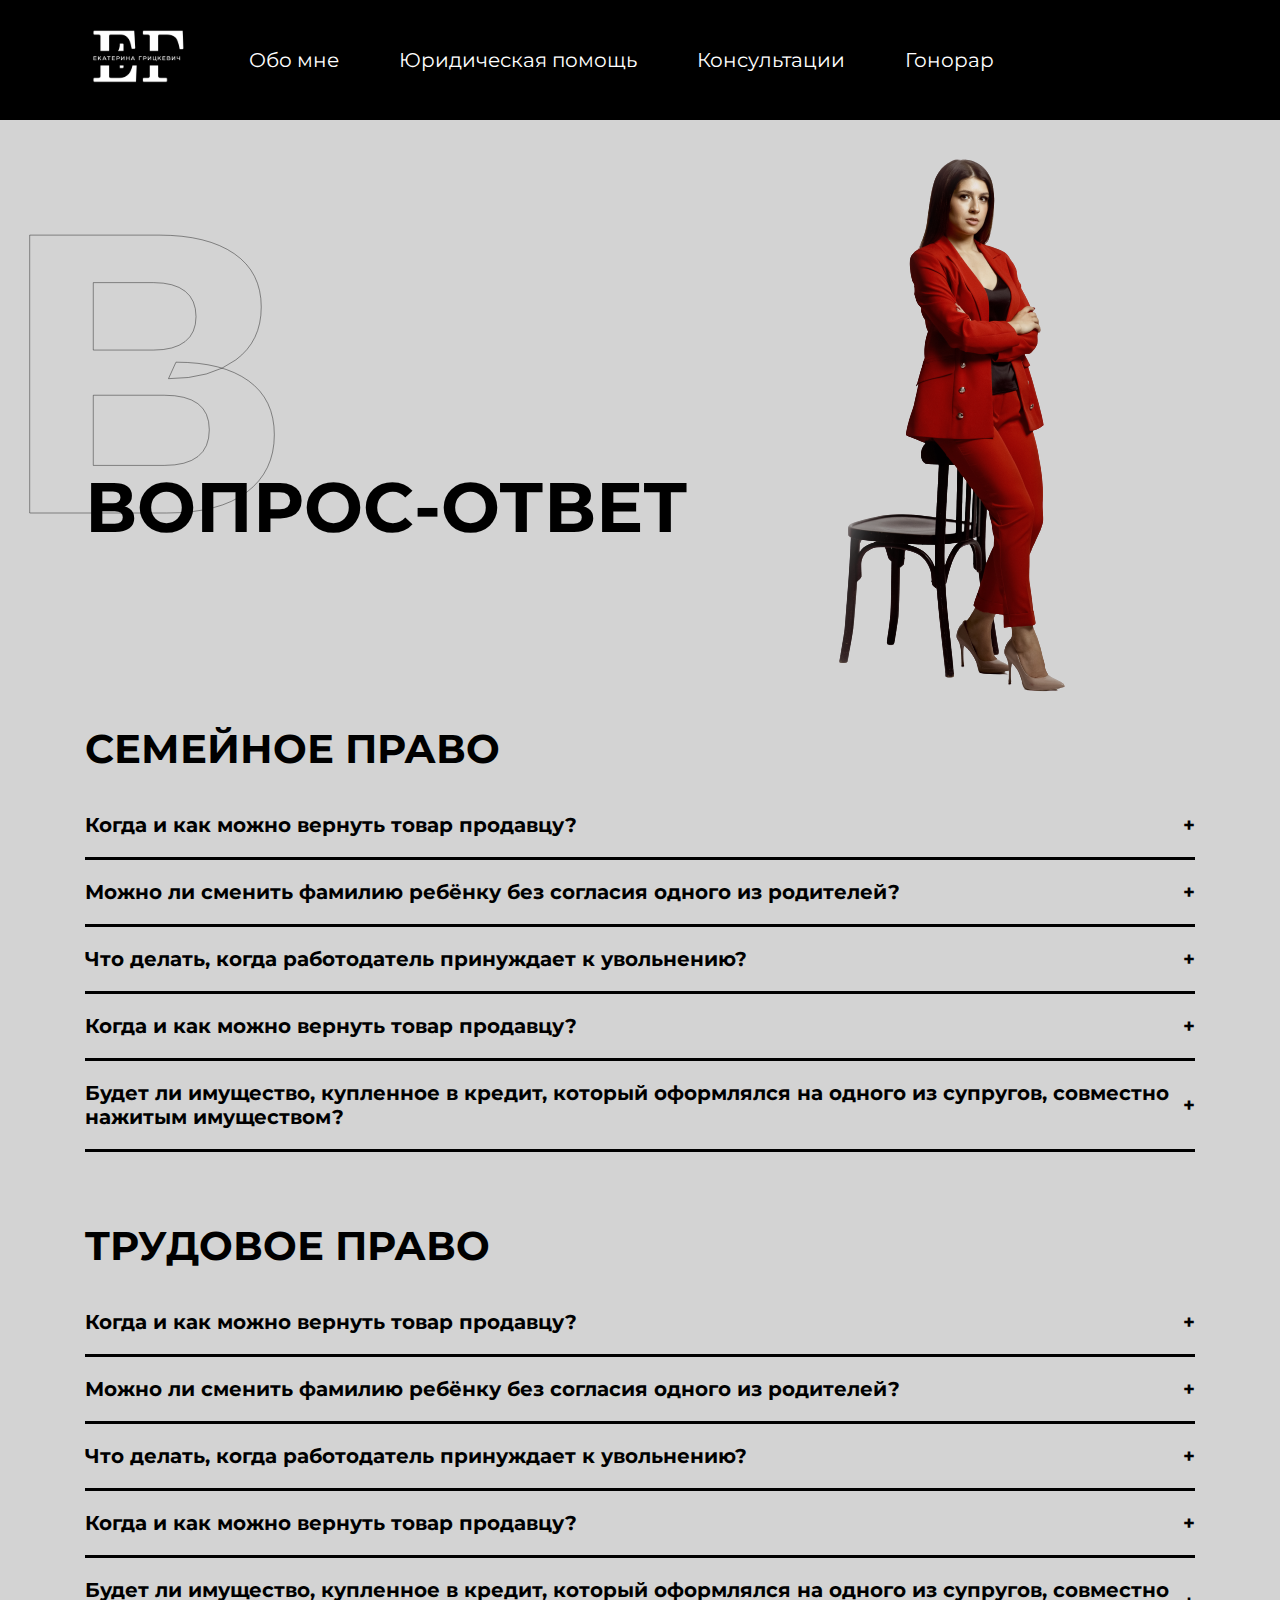
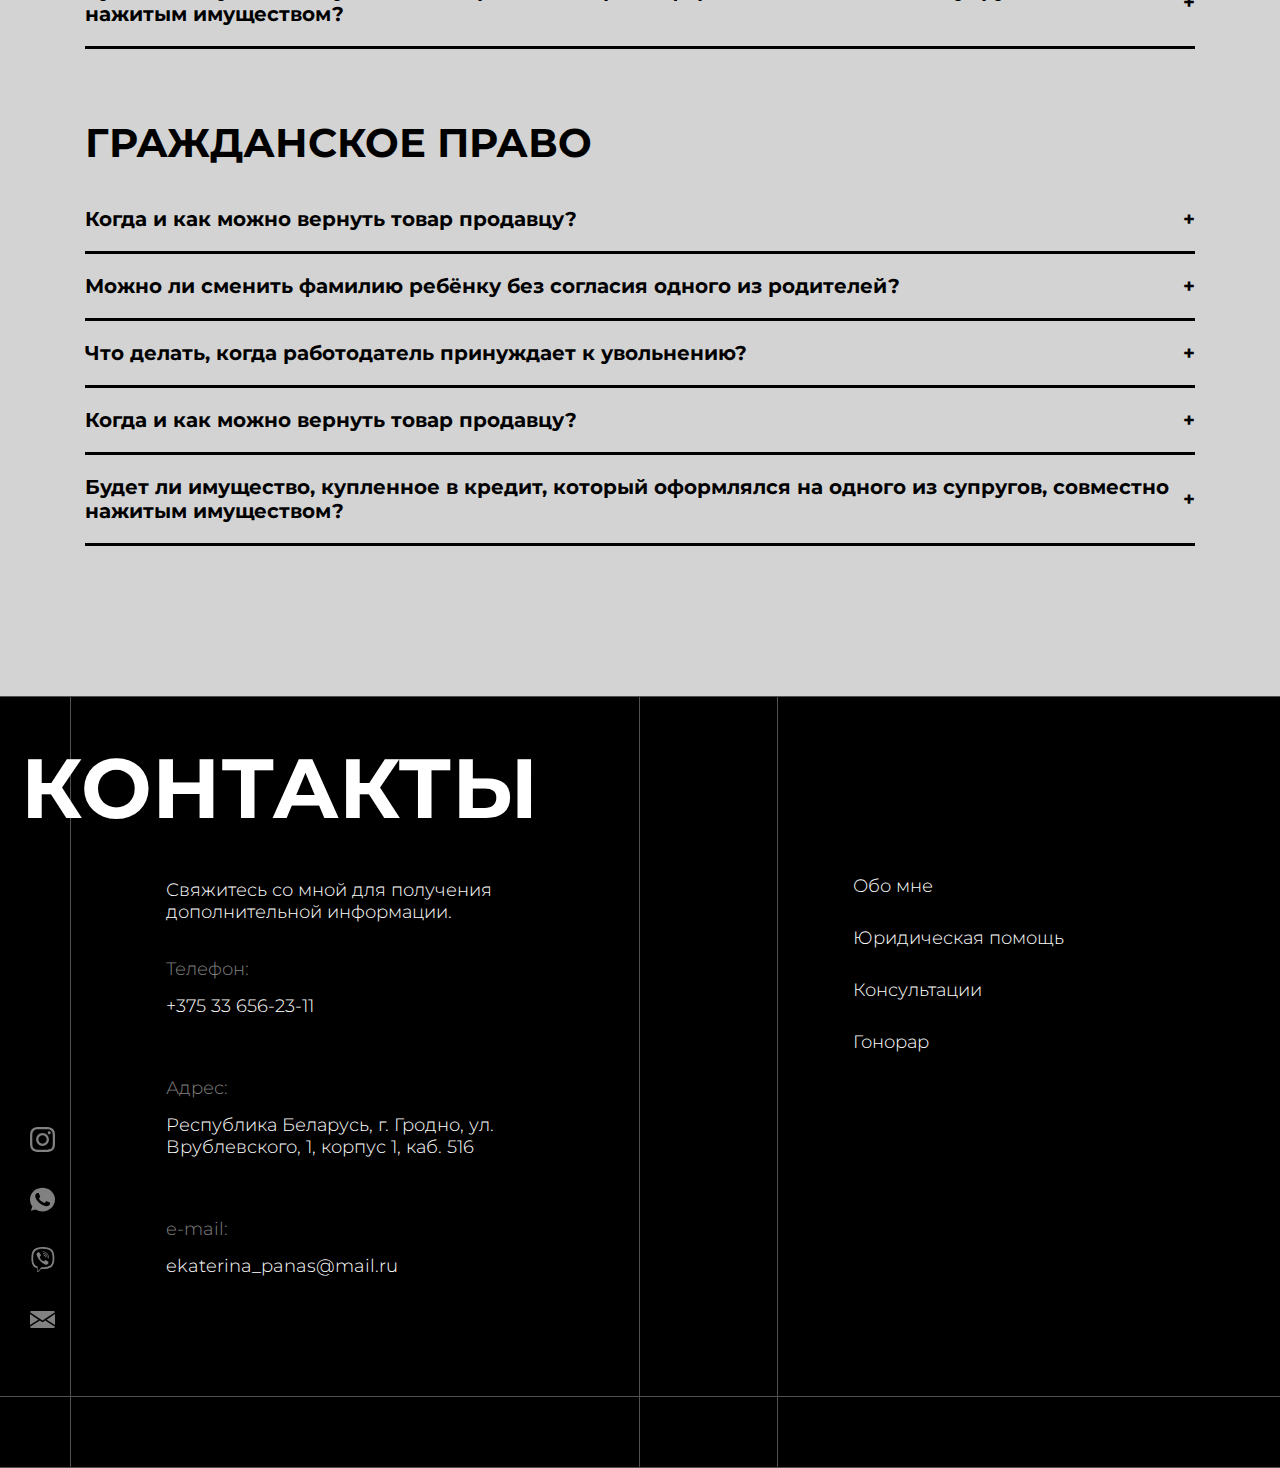
==== commit 32581663: "Added page faq" ====
--- a/faq.html
+++ b/faq.html
@@ -53,7 +53,104 @@
                     <img src="img/faq-img.png" alt="Вопрос-ответ">
                 </div>
             </div>
+            <div class="faq__tabs faq__tabs--first">
+                <h2 class="faq__title">Семейное право</h2>
+                <div class="faq__tabs__items">
+                    <div class="faq__tabs__title" id="faq1">
+                        <h2 id="faq1">Когда и как можно вернуть товар продавцу?</h2>
+                        <aside class="1faq1" id="faq1">+</aside>
+                    </div>
+                    <div class="faq__tabs__content" id="1faq1">
+                        <p>Sed ut perspiciatis unde omnis iste natus error sit voluptatem accusantium doloremque laudantium, totam rem aperiam, eaque ipsa quae ab illo inventore veritatis et quasi architecto beatae vitae dicta sunt explicabo. Nemo enim ipsam voluptatem quia voluptas sit aspernatur aut odit aut fugit, sed quia consequuntur magni dolores eos qui ratione voluptatem sequi nesciunt. Neque porro quisquam est, qui dolorem ipsum quia dolor sit amet, consectetur, adipisci velit, sed quia non numquam eius modi tempora incidunt ut labore et dolore magnam aliquam quaerat voluptatem. Ut enim ad minima veniam, quis nostrum exercitationem ullam corporis suscipit laboriosam, nisi ut aliquid ex ea commodi consequatur? Quis autem vel eum iure reprehenderit qui in ea voluptate velit esse quam nihil molestiae consequatur, vel illum qui dolorem eum fugiat quo voluptas nulla pariatur?</p>
+                    </div>
+                </div>
+                <div class="faq__tabs__items">
+                    <div class="faq__tabs__title" id="faq2">
+                        <h2 id="faq2">Можно ли сменить фамилию ребёнку без согласия одного из родителей?</h2>
+                        <aside class="1faq2" id="faq2">+</aside>
+                    </div>
+                    <div class="faq__tabs__content" id="1faq2">
+                        <p>Sed ut perspiciatis unde omnis iste natus error sit voluptatem accusantium doloremque laudantium, totam rem aperiam, eaque ipsa quae ab illo inventore veritatis et quasi architecto beatae vitae dicta sunt explicabo. Nemo enim ipsam voluptatem quia voluptas sit aspernatur aut odit aut fugit, sed quia consequuntur magni dolores eos qui ratione voluptatem sequi nesciunt. Neque porro quisquam est, qui dolorem ipsum quia dolor sit amet, consectetur, adipisci velit, sed quia non numquam eius modi tempora incidunt ut labore et dolore magnam aliquam quaerat voluptatem. Ut enim ad minima veniam, quis nostrum exercitationem ullam corporis suscipit laboriosam, nisi ut aliquid ex ea commodi consequatur? Quis autem vel eum iure reprehenderit qui in ea voluptate velit esse quam nihil molestiae consequatur, vel illum qui dolorem eum fugiat quo voluptas nulla pariatur?</p>
+                    </div>
+                </div>
+                <div class="faq__tabs__items">
+                    <div class="faq__tabs__title" id="faq3">
+                        <h2 id="faq3">Что делать, когда работодатель принуждает к увольнению?</h2>
+                        <aside class="1faq3" id="faq3">+</aside>
+                    </div>
+                    <div class="faq__tabs__content" id="1faq3">
+                        <p>Sed ut perspiciatis unde omnis iste natus error sit voluptatem accusantium doloremque laudantium, totam rem aperiam, eaque ipsa quae ab illo inventore veritatis et quasi architecto beatae vitae dicta sunt explicabo. Nemo enim ipsam voluptatem quia voluptas sit aspernatur aut odit aut fugit, sed quia consequuntur magni dolores eos qui ratione voluptatem sequi nesciunt. Neque porro quisquam est, qui dolorem ipsum quia dolor sit amet, consectetur, adipisci velit, sed quia non numquam eius modi tempora incidunt ut labore et dolore magnam aliquam quaerat voluptatem. Ut enim ad minima veniam, quis nostrum exercitationem ullam corporis suscipit laboriosam, nisi ut aliquid ex ea commodi consequatur? Quis autem vel eum iure reprehenderit qui in ea voluptate velit esse quam nihil molestiae consequatur, vel illum qui dolorem eum fugiat quo voluptas nulla pariatur?</p>
+                    </div>
+                </div>
+                <div class="faq__tabs__items">
+                    <div class="faq__tabs__title" id="faq4">
+                        <h2 id="faq4">Когда и как можно вернуть товар продавцу?</h2>
+                        <aside class="1faq4" id="faq4">+</aside>
+                    </div>
+                    <div class="faq__tabs__content" id="1faq4">
+                        <p>Sed ut perspiciatis unde omnis iste natus error sit voluptatem accusantium doloremque laudantium, totam rem aperiam, eaque ipsa quae ab illo inventore veritatis et quasi architecto beatae vitae dicta sunt explicabo. Nemo enim ipsam voluptatem quia voluptas sit aspernatur aut odit aut fugit, sed quia consequuntur magni dolores eos qui ratione voluptatem sequi nesciunt. Neque porro quisquam est, qui dolorem ipsum quia dolor sit amet, consectetur, adipisci velit, sed quia non numquam eius modi tempora incidunt ut labore et dolore magnam aliquam quaerat voluptatem. Ut enim ad minima veniam, quis nostrum exercitationem ullam corporis suscipit laboriosam, nisi ut aliquid ex ea commodi consequatur? Quis autem vel eum iure reprehenderit qui in ea voluptate velit esse quam nihil molestiae consequatur, vel illum qui dolorem eum fugiat quo voluptas nulla pariatur?</p>
+                    </div>
+                </div>
+                <div class="faq__tabs__items">
+                    <div class="faq__tabs__title" id="faq5">
+                        <h2 id="faq5">Будет ли имущество, купленное в кредит, который оформлялся на одного из супругов, совместно нажитым имуществом?</h2>
+                        <aside class="1faq5" id="faq5">+</aside>
+                    </div>
+                    <div class="faq__tabs__content" id="1faq5">
+                        <p>Sed ut perspiciatis unde omnis iste natus error sit voluptatem accusantium doloremque laudantium, totam rem aperiam, eaque ipsa quae ab illo inventore veritatis et quasi architecto beatae vitae dicta sunt explicabo. Nemo enim ipsam voluptatem quia voluptas sit aspernatur aut odit aut fugit, sed quia consequuntur magni dolores eos qui ratione voluptatem sequi nesciunt. Neque porro quisquam est, qui dolorem ipsum quia dolor sit amet, consectetur, adipisci velit, sed quia non numquam eius modi tempora incidunt ut labore et dolore magnam aliquam quaerat voluptatem. Ut enim ad minima veniam, quis nostrum exercitationem ullam corporis suscipit laboriosam, nisi ut aliquid ex ea commodi consequatur? Quis autem vel eum iure reprehenderit qui in ea voluptate velit esse quam nihil molestiae consequatur, vel illum qui dolorem eum fugiat quo voluptas nulla pariatur?</p>
+                    </div>
+                </div>
+            </div>
             <div class="faq__tabs">
+                <h2 class="faq__title">Tрудовое право</h2>
+                <div class="faq__tabs__items">
+                    <div class="faq__tabs__title" id="faq1">
+                        <h2 id="faq1">Когда и как можно вернуть товар продавцу?</h2>
+                        <aside class="1faq1" id="faq1">+</aside>
+                    </div>
+                    <div class="faq__tabs__content" id="1faq1">
+                        <p>Sed ut perspiciatis unde omnis iste natus error sit voluptatem accusantium doloremque laudantium, totam rem aperiam, eaque ipsa quae ab illo inventore veritatis et quasi architecto beatae vitae dicta sunt explicabo. Nemo enim ipsam voluptatem quia voluptas sit aspernatur aut odit aut fugit, sed quia consequuntur magni dolores eos qui ratione voluptatem sequi nesciunt. Neque porro quisquam est, qui dolorem ipsum quia dolor sit amet, consectetur, adipisci velit, sed quia non numquam eius modi tempora incidunt ut labore et dolore magnam aliquam quaerat voluptatem. Ut enim ad minima veniam, quis nostrum exercitationem ullam corporis suscipit laboriosam, nisi ut aliquid ex ea commodi consequatur? Quis autem vel eum iure reprehenderit qui in ea voluptate velit esse quam nihil molestiae consequatur, vel illum qui dolorem eum fugiat quo voluptas nulla pariatur?</p>
+                    </div>
+                </div>
+                <div class="faq__tabs__items">
+                    <div class="faq__tabs__title" id="faq2">
+                        <h2 id="faq2">Можно ли сменить фамилию ребёнку без согласия одного из родителей?</h2>
+                        <aside class="1faq2" id="faq2">+</aside>
+                    </div>
+                    <div class="faq__tabs__content" id="1faq2">
+                        <p>Sed ut perspiciatis unde omnis iste natus error sit voluptatem accusantium doloremque laudantium, totam rem aperiam, eaque ipsa quae ab illo inventore veritatis et quasi architecto beatae vitae dicta sunt explicabo. Nemo enim ipsam voluptatem quia voluptas sit aspernatur aut odit aut fugit, sed quia consequuntur magni dolores eos qui ratione voluptatem sequi nesciunt. Neque porro quisquam est, qui dolorem ipsum quia dolor sit amet, consectetur, adipisci velit, sed quia non numquam eius modi tempora incidunt ut labore et dolore magnam aliquam quaerat voluptatem. Ut enim ad minima veniam, quis nostrum exercitationem ullam corporis suscipit laboriosam, nisi ut aliquid ex ea commodi consequatur? Quis autem vel eum iure reprehenderit qui in ea voluptate velit esse quam nihil molestiae consequatur, vel illum qui dolorem eum fugiat quo voluptas nulla pariatur?</p>
+                    </div>
+                </div>
+                <div class="faq__tabs__items">
+                    <div class="faq__tabs__title" id="faq3">
+                        <h2 id="faq3">Что делать, когда работодатель принуждает к увольнению?</h2>
+                        <aside class="1faq3" id="faq3">+</aside>
+                    </div>
+                    <div class="faq__tabs__content" id="1faq3">
+                        <p>Sed ut perspiciatis unde omnis iste natus error sit voluptatem accusantium doloremque laudantium, totam rem aperiam, eaque ipsa quae ab illo inventore veritatis et quasi architecto beatae vitae dicta sunt explicabo. Nemo enim ipsam voluptatem quia voluptas sit aspernatur aut odit aut fugit, sed quia consequuntur magni dolores eos qui ratione voluptatem sequi nesciunt. Neque porro quisquam est, qui dolorem ipsum quia dolor sit amet, consectetur, adipisci velit, sed quia non numquam eius modi tempora incidunt ut labore et dolore magnam aliquam quaerat voluptatem. Ut enim ad minima veniam, quis nostrum exercitationem ullam corporis suscipit laboriosam, nisi ut aliquid ex ea commodi consequatur? Quis autem vel eum iure reprehenderit qui in ea voluptate velit esse quam nihil molestiae consequatur, vel illum qui dolorem eum fugiat quo voluptas nulla pariatur?</p>
+                    </div>
+                </div>
+                <div class="faq__tabs__items">
+                    <div class="faq__tabs__title" id="faq4">
+                        <h2 id="faq4">Когда и как можно вернуть товар продавцу?</h2>
+                        <aside class="1faq4" id="faq4">+</aside>
+                    </div>
+                    <div class="faq__tabs__content" id="1faq4">
+                        <p>Sed ut perspiciatis unde omnis iste natus error sit voluptatem accusantium doloremque laudantium, totam rem aperiam, eaque ipsa quae ab illo inventore veritatis et quasi architecto beatae vitae dicta sunt explicabo. Nemo enim ipsam voluptatem quia voluptas sit aspernatur aut odit aut fugit, sed quia consequuntur magni dolores eos qui ratione voluptatem sequi nesciunt. Neque porro quisquam est, qui dolorem ipsum quia dolor sit amet, consectetur, adipisci velit, sed quia non numquam eius modi tempora incidunt ut labore et dolore magnam aliquam quaerat voluptatem. Ut enim ad minima veniam, quis nostrum exercitationem ullam corporis suscipit laboriosam, nisi ut aliquid ex ea commodi consequatur? Quis autem vel eum iure reprehenderit qui in ea voluptate velit esse quam nihil molestiae consequatur, vel illum qui dolorem eum fugiat quo voluptas nulla pariatur?</p>
+                    </div>
+                </div>
+                <div class="faq__tabs__items">
+                    <div class="faq__tabs__title" id="faq5">
+                        <h2 id="faq5">Будет ли имущество, купленное в кредит, который оформлялся на одного из супругов, совместно нажитым имуществом?</h2>
+                        <aside class="1faq5" id="faq5">+</aside>
+                    </div>
+                    <div class="faq__tabs__content" id="1faq5">
+                        <p>Sed ut perspiciatis unde omnis iste natus error sit voluptatem accusantium doloremque laudantium, totam rem aperiam, eaque ipsa quae ab illo inventore veritatis et quasi architecto beatae vitae dicta sunt explicabo. Nemo enim ipsam voluptatem quia voluptas sit aspernatur aut odit aut fugit, sed quia consequuntur magni dolores eos qui ratione voluptatem sequi nesciunt. Neque porro quisquam est, qui dolorem ipsum quia dolor sit amet, consectetur, adipisci velit, sed quia non numquam eius modi tempora incidunt ut labore et dolore magnam aliquam quaerat voluptatem. Ut enim ad minima veniam, quis nostrum exercitationem ullam corporis suscipit laboriosam, nisi ut aliquid ex ea commodi consequatur? Quis autem vel eum iure reprehenderit qui in ea voluptate velit esse quam nihil molestiae consequatur, vel illum qui dolorem eum fugiat quo voluptas nulla pariatur?</p>
+                    </div>
+                </div>
+            </div>
+            <div class="faq__tabs">
+                <h2 class="faq__title">Гражданское право</h2>
                 <div class="faq__tabs__items">
                     <div class="faq__tabs__title" id="faq1">
                         <h2 id="faq1">Когда и как можно вернуть товар продавцу?</h2>
--- a/css/style.css
+++ b/css/style.css
@@ -985,7 +985,19 @@
 }
 .faq__tabs{
 	position: relative;
+	padding-top: 70px;
+}
+.faq__tabs--first{
 	padding-top: 25px;
+}
+.faq__title{
+	font-weight: 700;
+	font-size: 40px;
+	line-height: 120%;
+	text-transform: uppercase;
+	color: #000000;
+	margin: 0;
+	padding-bottom: 20px;
 }
 .faq__tabs__items{
 	display: flex;
@@ -1488,6 +1500,10 @@
 		font-size: 30px;
     	line-height: 40px;
 	}
+	.faq__title{
+		font-size: 30px;
+		padding-bottom: 10px;
+	}
 }
 @media (max-width: 767px){
 	.about__letters {
@@ -1692,6 +1708,10 @@
 	.faq__tabs{
 		padding-top: 0;
 	}
+	.faq__title {
+		font-size: 24px;
+		padding-bottom: 0;
+	}
 }
 @media (max-width: 576px){
 	.consultation__box{
@@ -1781,7 +1801,7 @@
 		display: none;
 	}
 	.faq__tabs{
-		padding-top: 30px;
+		padding-top: 60px;
 	}
 	.faq__row__letters {
 		font-size: 125px;
